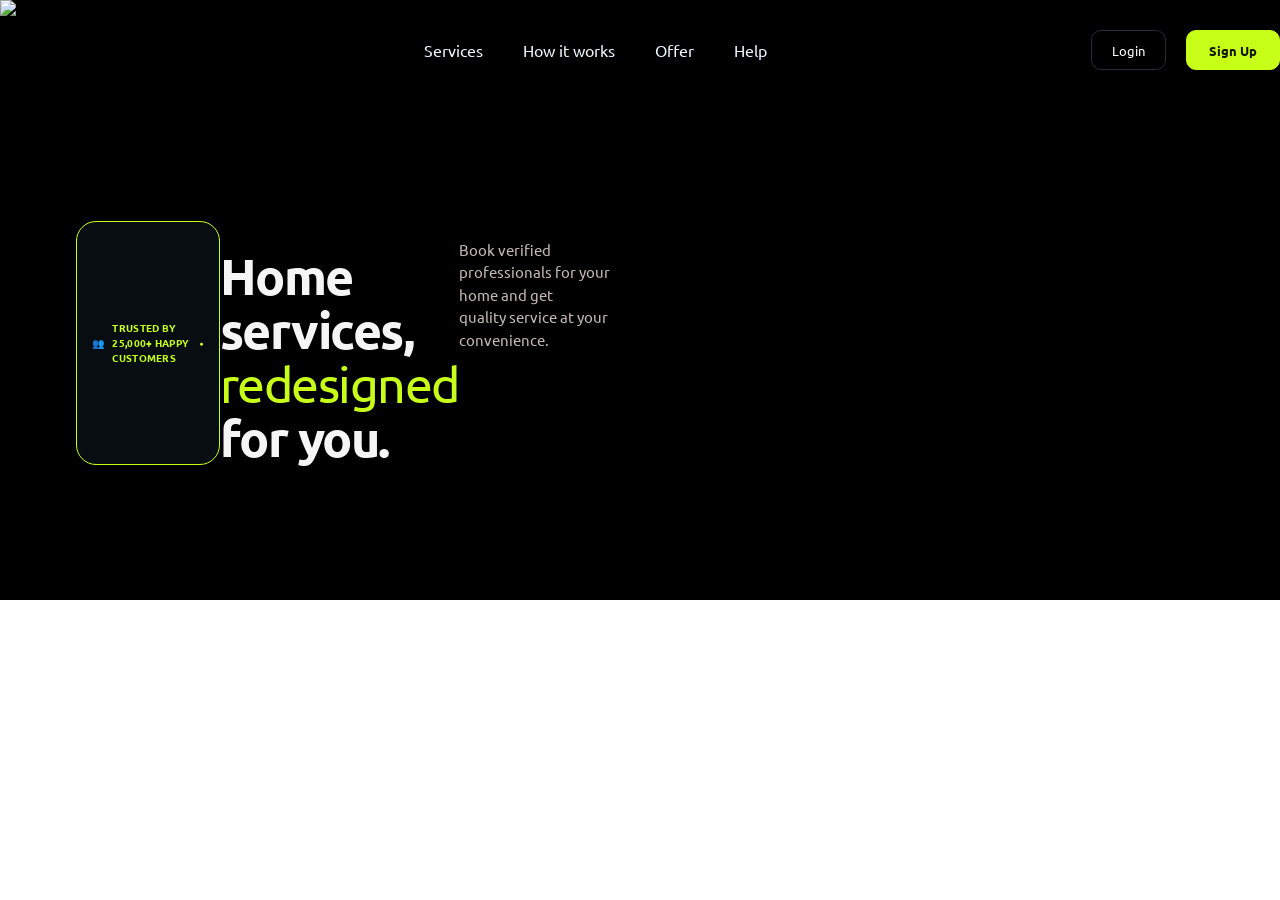
==== index.html @ b52e3ec0 "Initial commit" ====
<!DOCTYPE html>
<html lang="en">
<head>
    <meta charset="UTF-8">
    <meta name="viewport" content="width=device-width, initial-scale=1.0">
    <meta name="keyword" content="plumber,mechanic,AC repair,painting,carpentry,electrician,appliance repair">
    <link rel="preconnect" href="https://fonts.googleapis.com">
<link rel="preconnect" href="https://fonts.gstatic.com" crossorigin>
<link href="https://fonts.googleapis.com/css2?family=Montserrat:ital,wght@0,100..900;1,100..900&family=Ubuntu:ital,wght@0,300;0,400;0,500;0,700;1,300;1,400;1,500;1,700&display=swap" rel="stylesheet">
   
    <title>Fixora</title>
    <style>
        *{
            margin: 0;
            padding: 0;
            box-sizing: border-box;
             font-family: Arial, Helvetica, sans-serif;
             font-family: "Ubuntu", sans-serif;
             font-weight: 400;
             font-style: normal;
        }
        nav{
            display: flex;
            justify-content: space-between;
            background-color:black;
            

        }
        nav #logo{
            display: flex;
            align-items: center;
            gap: 20px;

        }
        nav #menu1{
            display: flex;
            align-items: center;
        }
        nav #menu1 ul{
            display: flex;
        align-items: center;
        gap: 40px;
    }
    nav #menu2{
        display: flex;
        align-items: center;
    }
    nav #menu1 ul a{
        text-decoration: none;
        color: aliceblue;
    }
    
    nav #menu1 ul a:hover{
        color: greenyellow;
    }
    nav #menu2 {
        display: flex;
        align-itens: center;
        gap: 20px;
    }
    
    #login,
    #sign-up{
        height:40px;
        border-radius: 10px;
        font-size:13px;
        cursor: pointer;

    }
    #login{
        padding: 0px 20px;
        background: transparent;
        color: white;

        border: 1px solid #252d33
    }
    #sign-up{
         padding: 0 22px;

         background: #c8ff19;
         color: #101500;

         border: 1px solid #c8ff19;

         font-weight: 700;
    }
    #login:hover {
    background: #151b1f;
   }
   #sign-up:hover{
    background: #7f9b1b;
   }

   .hero{
    min-height:500px;
    display: flex;
    align-items: center;
    padding: 35px 76px 50px;
    background: black;
     overflow: hidden;
   }
   .hero-content{
    width: 48%;
    display: flex;
    position: relative;
    z-index: 2;
   }
   .trusted{
    width:fit-content;
    display: flex;
    align-items: center;
    gap: 8px;
     padding: 9px 15px;

    border: 1px solid #c8ff19;
    border-radius: 20px;

    background: #080d11;

    color: #c8ff19;

    font-size: 10px;
    font-weight: 600;

    letter-spacing: 0.3px;
   }
   .trusted b{
    color: #c8ff19;
    font-size: 7px;
   }
   .hero h1 {
    margin-top: 28px;

    font-size: 50px;
    line-height: 1.08;

    font-weight: 700;

    letter-spacing: -1.5px;

    color: #f5f5f5;
}
.hero h1 span{
        color: #c8ff19;
}
.hero-content > p {
    margin-top: 18px;

    color: rgb(197, 184, 184);

    font-size: 15px;

    line-height: 1.5;
}

    </style>
</head>
<body>
    <header>
        <nav>
            <div id="logo">
                <img src="fixora.png" alt = "BiteBox" width = "100px" height = "100px" >
            </div>
            
            <div id="menu1">
                <ul style="list-style: none;">
                    <li><a href="">Services</a></li>
                    <li><a href="">How it works</a></li>
                    <li><a href="">Offer</a></li>
                    <li><a href="">Help</a></li>
                </ul>
            </div>
            <div id="menu2">
                <button id="login">Login</button>
                <button id="sign-up">Sign Up</button>
            </div>
        </nav>
    </header>
    <main>
        <section class="hero">
            <div class="hero-content">
                <div class="trusted">
                     <span>👥</span>
                      TRUSTED BY 25,000+ HAPPY CUSTOMERS
                       <b>●</b>
                </div>
                <h1>
                Home services,
                <br>
                <span>redesigned</span> for you.
            </h1>
             <p>
                Book verified professionals for your home and get
                <br>
                quality service at your convenience.
            </p>
            </div>
        </section>
    </main>
    <footer></footer>
</body>
</html>
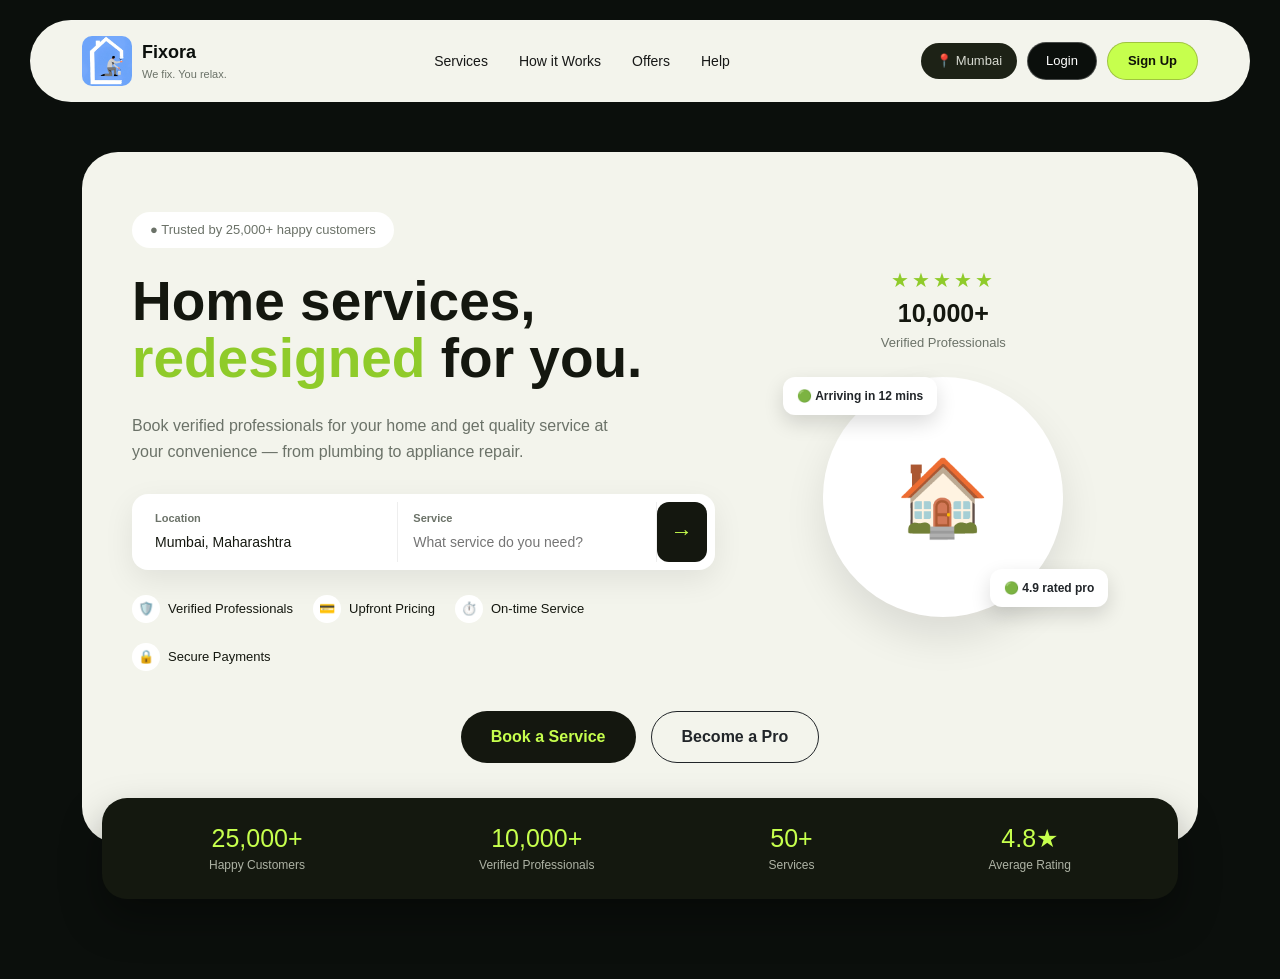
==== commit 0b493177: "updated" ====
--- a/index.html
+++ b/index.html
@@ -1,202 +1,520 @@
 <!DOCTYPE html>
 <html lang="en">
+
 <head>
+
     <meta charset="UTF-8">
+
     <meta name="viewport" content="width=device-width, initial-scale=1.0">
-    <meta name="keyword" content="plumber,mechanic,AC repair,painting,carpentry,electrician,appliance repair">
-    <link rel="preconnect" href="https://fonts.googleapis.com">
-<link rel="preconnect" href="https://fonts.gstatic.com" crossorigin>
-<link href="https://fonts.googleapis.com/css2?family=Montserrat:ital,wght@0,100..900;1,100..900&family=Ubuntu:ital,wght@0,300;0,400;0,500;0,700;1,300;1,400;1,500;1,700&display=swap" rel="stylesheet">
-   
-    <title>Fixora</title>
-    <style>
-        *{
-            margin: 0;
-            padding: 0;
-            box-sizing: border-box;
-             font-family: Arial, Helvetica, sans-serif;
-             font-family: "Ubuntu", sans-serif;
-             font-weight: 400;
-             font-style: normal;
-        }
-        nav{
-            display: flex;
-            justify-content: space-between;
-            background-color:black;
-            
-
-        }
-        nav #logo{
-            display: flex;
-            align-items: center;
-            gap: 20px;
-
-        }
-        nav #menu1{
-            display: flex;
-            align-items: center;
-        }
-        nav #menu1 ul{
-            display: flex;
-        align-items: center;
-        gap: 40px;
-    }
-    nav #menu2{
-        display: flex;
-        align-items: center;
-    }
-    nav #menu1 ul a{
-        text-decoration: none;
-        color: aliceblue;
-    }
-    
-    nav #menu1 ul a:hover{
-        color: greenyellow;
-    }
-    nav #menu2 {
-        display: flex;
-        align-itens: center;
-        gap: 20px;
-    }
-    
-    #login,
-    #sign-up{
-        height:40px;
-        border-radius: 10px;
-        font-size:13px;
-        cursor: pointer;
-
-    }
-    #login{
-        padding: 0px 20px;
-        background: transparent;
-        color: white;
-
-        border: 1px solid #252d33
-    }
-    #sign-up{
-         padding: 0 22px;
-
-         background: #c8ff19;
-         color: #101500;
-
-         border: 1px solid #c8ff19;
-
-         font-weight: 700;
-    }
-    #login:hover {
-    background: #151b1f;
-   }
-   #sign-up:hover{
-    background: #7f9b1b;
-   }
-
-   .hero{
-    min-height:500px;
-    display: flex;
-    align-items: center;
-    padding: 35px 76px 50px;
-    background: black;
-     overflow: hidden;
-   }
-   .hero-content{
-    width: 48%;
-    display: flex;
-    position: relative;
-    z-index: 2;
-   }
-   .trusted{
-    width:fit-content;
-    display: flex;
-    align-items: center;
-    gap: 8px;
-     padding: 9px 15px;
-
-    border: 1px solid #c8ff19;
-    border-radius: 20px;
-
-    background: #080d11;
-
-    color: #c8ff19;
-
-    font-size: 10px;
-    font-weight: 600;
-
-    letter-spacing: 0.3px;
-   }
-   .trusted b{
-    color: #c8ff19;
-    font-size: 7px;
-   }
-   .hero h1 {
-    margin-top: 28px;
-
-    font-size: 50px;
-    line-height: 1.08;
-
-    font-weight: 700;
-
-    letter-spacing: -1.5px;
-
-    color: #f5f5f5;
-}
-.hero h1 span{
-        color: #c8ff19;
-}
-.hero-content > p {
-    margin-top: 18px;
-
-    color: rgb(197, 184, 184);
-
-    font-size: 15px;
-
-    line-height: 1.5;
-}
-
-    </style>
+
+    <title>Servizo</title>
+
+    <!-- Bootstrap CSS -->
+    <link
+        href="https://cdn.jsdelivr.net/npm/bootstrap@5.3.8/dist/css/bootstrap.min.css"
+        rel="stylesheet">
+
+    <!-- Custom CSS -->
+    <link rel="stylesheet" href="css/style.css">
+
 </head>
+
+
 <body>
-    <header>
-        <nav>
-            <div id="logo">
-                <img src="fixora.png" alt = "BiteBox" width = "100px" height = "100px" >
+
+
+    <!-- =====================================
+         NAVBAR
+    ====================================== -->
+
+    <nav class="navbar navbar-expand-lg navbar-dark">
+
+        <div class="container">
+
+
+            <!-- LOGO -->
+
+            <a class="navbar-brand" href="#">
+
+                <span class="logo-box">
+                    <img src="image/House Renovation.jpg" alt="logo">
+                </span>
+
+                <span class="logo-text">
+                    Fixora
+
+                    <small>
+                        We fix. You relax.
+                    </small>
+
+                </span>
+
+            </a>
+
+
+
+            <!-- MOBILE MENU BUTTON -->
+
+            <button
+                class="navbar-toggler"
+                type="button"
+                data-bs-toggle="collapse"
+                data-bs-target="#navbarContent">
+
+                <span class="navbar-toggler-icon"></span>
+
+            </button>
+
+
+
+            <!-- NAVBAR CONTENT -->
+
+            <div
+                class="collapse navbar-collapse"
+                id="navbarContent">
+
+
+                <!-- NAVIGATION LINKS -->
+
+                <ul class="navbar-nav mx-auto">
+
+                    <li class="nav-item">
+
+                        <a
+                            class="nav-link"
+                            href="#">
+
+                            Services
+
+                        </a>
+
+                    </li>
+
+
+                    <li class="nav-item">
+
+                        <a
+                            class="nav-link"
+                            href="#">
+
+                            How it Works
+
+                        </a>
+
+                    </li>
+
+
+                    <li class="nav-item">
+
+                        <a
+                            class="nav-link"
+                            href="#">
+
+                            Offers
+
+                        </a>
+
+                    </li>
+
+
+                   
+
+                    <li class="nav-item">
+
+                        <a
+                            class="nav-link"
+                            href="#">
+
+                            Help
+
+                        </a>
+
+                    </li>
+
+                </ul>
+
+
+
+                <!-- RIGHT SIDE -->
+
+                <div class="navbar-actions">
+
+
+                    <!-- LOCATION -->
+
+                    <span class="location">
+
+                        📍 Mumbai
+
+                    </span>
+
+
+                    <!-- LOGIN -->
+
+                    <button class="btn btn-login">
+
+                        Login
+
+                    </button>
+
+
+                    <!-- SIGN UP -->
+
+                    <button class="btn btn-signup">
+
+                        Sign Up
+
+                    </button>
+
+
+                </div>
+
             </div>
-            
-            <div id="menu1">
-                <ul style="list-style: none;">
-                    <li><a href="">Services</a></li>
-                    <li><a href="">How it works</a></li>
-                    <li><a href="">Offer</a></li>
-                    <li><a href="">Help</a></li>
-                </ul>
+
+        </div>
+
+    </nav>
+
+
+
+    <!-- =====================================
+         HERO SECTION
+    ====================================== -->
+
+    <section class="hero-section">
+
+        <div class="container">
+
+
+            <div class="hero-card">
+
+
+                <div class="row align-items-center">
+
+
+                    <!-- =================================
+                         LEFT SIDE
+                    ================================== -->
+
+                    <div class="col-lg-7">
+
+
+                        <!-- TRUST BADGE -->
+
+                        <div class="hero-badge">
+
+                            ● Trusted by 25,000+ happy customers
+
+                        </div>
+
+
+
+                        <!-- HEADING -->
+
+                        <h1 class="hero-title">
+
+                            Home services,
+
+                            <span>
+                                redesigned
+                            </span>
+
+                            for you.
+
+                        </h1>
+
+
+
+                        <!-- DESCRIPTION -->
+
+                        <p class="hero-description">
+
+                            Book verified professionals for your home
+                            and get quality service at your convenience —
+                            from plumbing to appliance repair.
+
+                        </p>
+
+
+
+                        <!-- SEARCH BOX -->
+
+                        <div class="search-box">
+
+
+                            <!-- LOCATION -->
+
+                            <div class="search-field">
+
+                                <label>
+                                    Location
+                                </label>
+
+                                <input
+                                    type="text"
+                                    value="Mumbai, Maharashtra">
+
+                            </div>
+
+
+
+                            <!-- SERVICE -->
+
+                            <div class="search-field">
+
+                                <label>
+                                    Service
+                                </label>
+
+                                <input
+                                    type="text"
+                                    placeholder="What service do you need?">
+
+                            </div>
+
+
+
+                            <!-- SEARCH BUTTON -->
+
+                            <button class="search-btn">
+
+                                →
+
+                            </button>
+
+                        </div>
+
+
+
+                        <!-- FEATURES -->
+
+                        <div class="features">
+
+
+                            <div class="feature">
+
+                                <span>
+                                    🛡️
+                                </span>
+
+                                Verified Professionals
+
+                            </div>
+
+
+                            <div class="feature">
+
+                                <span>
+                                    💳
+                                </span>
+
+                                Upfront Pricing
+
+                            </div>
+
+
+                            <div class="feature">
+
+                                <span>
+                                    ⏱️
+                                </span>
+
+                                On-time Service
+
+                            </div>
+
+
+                            <div class="feature">
+
+                                <span>
+                                    🔒
+                                </span>
+
+                                Secure Payments
+
+                            </div>
+
+
+                        </div>
+
+                    </div>
+
+
+
+                    <!-- =================================
+                         RIGHT SIDE
+                    ================================== -->
+
+                    <div class="col-lg-5">
+
+
+                        <div class="hero-right">
+
+
+                            <!-- RATING -->
+
+                            <div class="rating">
+
+                                <div class="stars">
+                                    ★★★★★
+                                </div>
+
+                                <strong>
+                                    10,000+
+                                </strong>
+
+                                <p>
+                                    Verified Professionals
+                                </p>
+
+                            </div>
+
+
+
+                            <!-- SERVICE CIRCLE -->
+
+                            <div class="service-circle">
+
+
+                                <div class="home-icon">
+
+                                    🏠
+
+                                </div>
+
+
+
+                                <!-- FLOATING CARD -->
+
+                                <div class="floating-card card-one">
+
+                                    🟢 Arriving in 12 mins
+
+                                </div>
+
+
+
+                                <!-- FLOATING CARD -->
+
+                                <div class="floating-card card-two">
+
+                                    🟢 4.9 rated pro
+
+                                </div>
+
+
+                            </div>
+
+                        </div>
+
+                    </div>
+
+                </div>
+
+
+
+                <!-- =================================
+                     CTA BUTTONS
+                ================================== -->
+
+                <div class="hero-buttons">
+
+
+                    <button class="btn btn-dark">
+
+                        Book a Service
+
+                    </button>
+
+
+                    <button class="btn btn-outline-dark">
+
+                        Become a Pro
+
+                    </button>
+
+
+                </div>
+
+
             </div>
-            <div id="menu2">
-                <button id="login">Login</button>
-                <button id="sign-up">Sign Up</button>
+
+
+
+            <!-- =================================
+                 STATISTICS
+            ================================== -->
+
+            <div class="stats-bar">
+
+
+                <div class="stat">
+
+                    <h3>
+                        25,000+
+                    </h3>
+
+                    <p>
+                        Happy Customers
+                    </p>
+
+                </div>
+
+
+                <div class="stat">
+
+                    <h3>
+                        10,000+
+                    </h3>
+
+                    <p>
+                        Verified Professionals
+                    </p>
+
+                </div>
+
+
+                <div class="stat">
+
+                    <h3>
+                        50+
+                    </h3>
+
+                    <p>
+                        Services
+                    </p>
+
+                </div>
+
+
+                <div class="stat">
+
+                    <h3>
+                        4.8★
+                    </h3>
+
+                    <p>
+                        Average Rating
+                    </p>
+
+                </div>
+
+
             </div>
-        </nav>
-    </header>
-    <main>
-        <section class="hero">
-            <div class="hero-content">
-                <div class="trusted">
-                     <span>👥</span>
-                      TRUSTED BY 25,000+ HAPPY CUSTOMERS
-                       <b>●</b>
-                </div>
-                <h1>
-                Home services,
-                <br>
-                <span>redesigned</span> for you.
-            </h1>
-             <p>
-                Book verified professionals for your home and get
-                <br>
-                quality service at your convenience.
-            </p>
-            </div>
-        </section>
-    </main>
-    <footer></footer>
+
+        </div>
+
+    </section>
+
+
+
+    <!-- Bootstrap JavaScript -->
+
+    <script
+        src="https://cdn.jsdelivr.net/npm/bootstrap@5.3.8/dist/js/bootstrap.bundle.min.js">
+    </script>
+
+
 </body>
+
 </html>
--- a/css/style.css
+++ b/css/style.css
@@ -0,0 +1,659 @@
+* {
+    margin: 0;
+    padding: 0;
+    box-sizing: border-box;
+}
+
+body {
+    background-color: #0b0f0c;
+    font-family: Arial, sans-serif;
+}
+
+
+/* =================================
+   NAVBAR
+================================= */
+
+.navbar {
+    margin: 20px 30px 30px;
+    padding: 10px 20px;
+
+    background-color: #f3f4ec;
+
+    border: 1px solid rgba(255, 255, 255, 0.08);
+
+    border-radius: 50px;
+}
+
+
+/* LOGO */
+
+.navbar-brand {
+    display: flex;
+    align-items: center;
+
+    gap: 10px;
+
+    color: white !important;
+
+    font-weight: 700;
+    font-size: 18px;
+}
+
+
+.logo-box {
+    width: 50px;
+    height: 50px;
+
+    display: flex;
+    align-items: center;
+    justify-content: center;
+
+    border-radius: 10px;
+
+    overflow: hidden;
+}
+
+.logo-box img {
+    width: 100%;
+    height: 100%;
+
+    object-fit: cover;
+}
+
+
+.logo-text {
+    display: flex;
+    flex-direction: column;
+    color: #0b0f0c;
+}
+
+
+.logo-text small {
+    color: #6b7268;
+
+    font-size: 11px;
+
+    font-weight: normal;
+}
+
+
+/* NAV LINKS */
+
+.navbar-nav {
+    gap: 15px;
+}
+
+.nav-link {
+    color: #171817 !important;
+
+    font-size: 14px;
+
+    font-weight: 500;
+}
+
+.nav-link:hover {
+    color: #c6ff4d !important;
+}
+
+
+/* NAVBAR RIGHT SIDE */
+
+.navbar-actions {
+    display: flex;
+    align-items: center;
+
+    gap: 10px;
+}
+
+
+/* LOCATION */
+
+.location {
+    background-color: #1d2216;
+
+    color: #d8dbd2;
+
+    padding: 8px 15px;
+
+    border-radius: 50px;
+
+    font-size: 13px;
+}
+
+
+/* LOGIN */
+
+.btn-login {
+    border: 1px solid rgba(255, 255, 255, 0.25);
+
+    color: white;
+    background-color: #0b0f0c;
+
+    border-radius: 50px;
+
+    padding: 8px 18px;
+
+    font-size: 13px;
+}
+
+.btn-login:hover {
+    background-color: white;
+
+    color: #14180f;
+}
+
+
+/* SIGN UP */
+
+.btn-signup {
+    background-color: #c6ff4d;
+
+    color: #101408;
+
+    border: none;
+
+    border-radius: 50px;
+
+    padding: 8px 20px;
+
+    font-size: 13px;
+
+    font-weight: 600;
+
+    border: 1px solid rgba(41, 21, 21, 0.25);
+}
+
+.btn-signup:hover {
+    background-color: #aee63d;
+
+    color: #101408;
+}
+
+
+/* =================================
+   HERO SECTION
+================================= */
+
+.hero-section {
+    padding: 20px 0 80px;
+}
+
+
+.hero-card {
+    background-color: #f3f4ec;
+
+    border-radius: 36px;
+
+    padding: 60px 50px 80px;
+
+    overflow: hidden;
+}
+
+
+/* TRUST BADGE */
+
+.hero-badge {
+    display: inline-block;
+
+    background-color: white;
+
+    color: #6b7268;
+
+    padding: 8px 18px;
+
+    border-radius: 50px;
+
+    font-size: 13px;
+
+    margin-bottom: 25px;
+}
+
+
+/* HERO TITLE */
+
+.hero-title {
+    color: #14170f;
+
+    font-size: 55px;
+
+    font-weight: 700;
+
+    line-height: 1.05;
+
+    max-width: 650px;
+}
+
+.hero-title span {
+    color: #8fcb2a;
+}
+
+
+/* HERO DESCRIPTION */
+
+.hero-description {
+    color: #6b7268;
+
+    font-size: 16px;
+
+    line-height: 1.6;
+
+    max-width: 500px;
+
+    margin-top: 25px;
+
+    margin-bottom: 30px;
+}
+
+
+/* =================================
+   SEARCH BOX
+================================= */
+
+.search-box {
+    display: flex;
+
+    max-width: 650px;
+
+    background-color: white;
+
+    padding: 8px;
+
+    border-radius: 16px;
+
+    box-shadow: 0 10px 30px rgba(0, 0, 0, 0.08);
+}
+
+
+.search-field {
+    flex: 1;
+
+    padding: 8px 15px;
+
+    border-right: 1px solid #eeeeee;
+}
+
+
+.search-field label {
+    display: block;
+
+    color: #6b7268;
+
+    font-size: 11px;
+
+    font-weight: 600;
+
+    margin-bottom: 3px;
+}
+
+
+.search-field input {
+    width: 100%;
+
+    border: none;
+
+    outline: none;
+
+    font-size: 14px;
+
+    color: #14170f;
+
+    background: transparent;
+}
+
+
+.search-btn {
+    width: 50px;
+
+    border: none;
+
+    border-radius: 12px;
+
+    background-color: #14170f;
+
+    color: #c6ff4d;
+
+    font-size: 22px;
+}
+
+
+/* =================================
+   FEATURES
+================================= */
+
+.features {
+    display: flex;
+
+    flex-wrap: wrap;
+
+    gap: 20px;
+
+    margin-top: 25px;
+}
+
+
+.feature {
+    display: flex;
+
+    align-items: center;
+
+    gap: 8px;
+
+    color: #14170f;
+
+    font-size: 13px;
+
+    font-weight: 500;
+}
+
+
+.feature span {
+    width: 28px;
+    height: 28px;
+
+    display: flex;
+
+    align-items: center;
+    justify-content: center;
+
+    background-color: white;
+
+    border-radius: 50%;
+}
+
+
+/* =================================
+   RIGHT SIDE
+================================= */
+
+.hero-right {
+    text-align: center;
+}
+
+
+.rating {
+    margin-bottom: 25px;
+}
+
+
+.stars {
+    color: #8fcb2a;
+
+    font-size: 20px;
+
+    letter-spacing: 3px;
+}
+
+
+.rating strong {
+    display: block;
+
+    color: #14170f;
+
+    font-size: 25px;
+}
+
+
+.rating p {
+    color: #6b7268;
+
+    font-size: 13px;
+
+    margin: 0;
+}
+
+
+/* SERVICE CIRCLE */
+
+.service-circle {
+    width: 240px;
+    height: 240px;
+
+    background-color: white;
+
+    border-radius: 50%;
+
+    display: flex;
+
+    align-items: center;
+    justify-content: center;
+
+    margin: auto;
+
+    position: relative;
+
+    box-shadow: 0 20px 40px rgba(0, 0, 0, 0.1);
+}
+
+
+.home-icon {
+    font-size: 75px;
+}
+
+
+/* FLOATING CARDS */
+
+.floating-card {
+    position: absolute;
+
+    background-color: white;
+
+    padding: 10px 14px;
+
+    border-radius: 12px;
+
+    font-size: 12px;
+
+    font-weight: 600;
+
+    white-space: nowrap;
+
+    box-shadow: 0 8px 20px rgba(0, 0, 0, 0.14);
+}
+
+
+.card-one {
+    top: 0;
+
+    left: -40px;
+}
+
+
+.card-two {
+    right: -45px;
+
+    bottom: 10px;
+}
+
+
+/* =================================
+   HERO BUTTONS
+================================= */
+
+.hero-buttons {
+    display: flex;
+
+    justify-content: center;
+
+    gap: 15px;
+
+    margin-top: 40px;
+}
+
+
+.hero-buttons .btn {
+    padding: 13px 30px;
+
+    border-radius: 50px;
+
+    font-weight: 600;
+}
+
+
+.hero-buttons .btn-dark {
+    background-color: #14170f;
+
+    color: #c6ff4d;
+
+    border: none;
+}
+
+
+.hero-buttons .btn-dark:hover {
+    background-color: #555850;
+}
+
+
+.hero-buttons .btn-outline-dark:hover {
+    background-color: #14170f;
+
+    color: white;
+}
+
+
+/* =================================
+   STATISTICS
+================================= */
+
+.stats-bar {
+    display: flex;
+
+    justify-content: space-around;
+
+    background-color: #14180f;
+
+    padding: 25px 20px;
+
+    margin: -45px 20px 0;
+
+    position: relative;
+
+    border-radius: 25px;
+
+    box-shadow: 0 20px 40px rgba(0, 0, 0, 0.35);
+}
+
+
+.stat {
+    text-align: center;
+
+    color: white;
+}
+
+
+.stat h3 {
+    color: #c6ff4d;
+
+    font-size: 25px;
+
+    margin-bottom: 3px;
+}
+
+
+.stat p {
+    color: #aeb3a5;
+
+    font-size: 12px;
+
+    margin: 0;
+}
+
+
+/* =================================
+   RESPONSIVE
+================================= */
+
+@media (max-width: 991px) {
+
+    .navbar {
+        border-radius: 20px;
+    }
+
+    .navbar-nav {
+        gap: 5px;
+
+        margin-top: 15px;
+    }
+    .navbar-nav .nav-link {
+        color: black !important;
+    }
+
+    .navbar-nav .nav-link:hover {
+        color: #c6ff4d !important;
+    }
+
+    .navbar-actions {
+        margin-top: 15px;
+
+        flex-wrap: wrap;
+    }
+
+    .hero-card {
+        padding: 40px 25px 70px;
+    }
+
+    .hero-title {
+        font-size: 42px;
+    }
+
+    .hero-right {
+        margin-top: 50px;
+    }
+
+    .stats-bar {
+        flex-direction: column;
+
+        gap: 20px;
+    }
+
+       .navbar-toggler {
+        border: 1px solid black;
+        border-radius: 10px;
+    }
+
+    .navbar-toggler-icon {
+        filter: brightness(0);
+    }
+
+}
+
+
+@media (max-width: 576px) {
+
+    .hero-title {
+        font-size: 35px;
+    }
+
+    .search-box {
+        flex-direction: column;
+    }
+
+    .search-field {
+        border-right: none;
+
+        border-bottom: 1px solid #eeeeee;
+    }
+
+    .search-btn {
+        width: 100%;
+
+        height: 45px;
+    }
+
+    .hero-buttons {
+        flex-direction: column;
+    }
+
+    .hero-buttons .btn {
+        width: 100%;
+    }
+
+    .card-one {
+        left: -10px;
+    }
+
+    .card-two {
+        right: -10px;
+    }
+
+}
